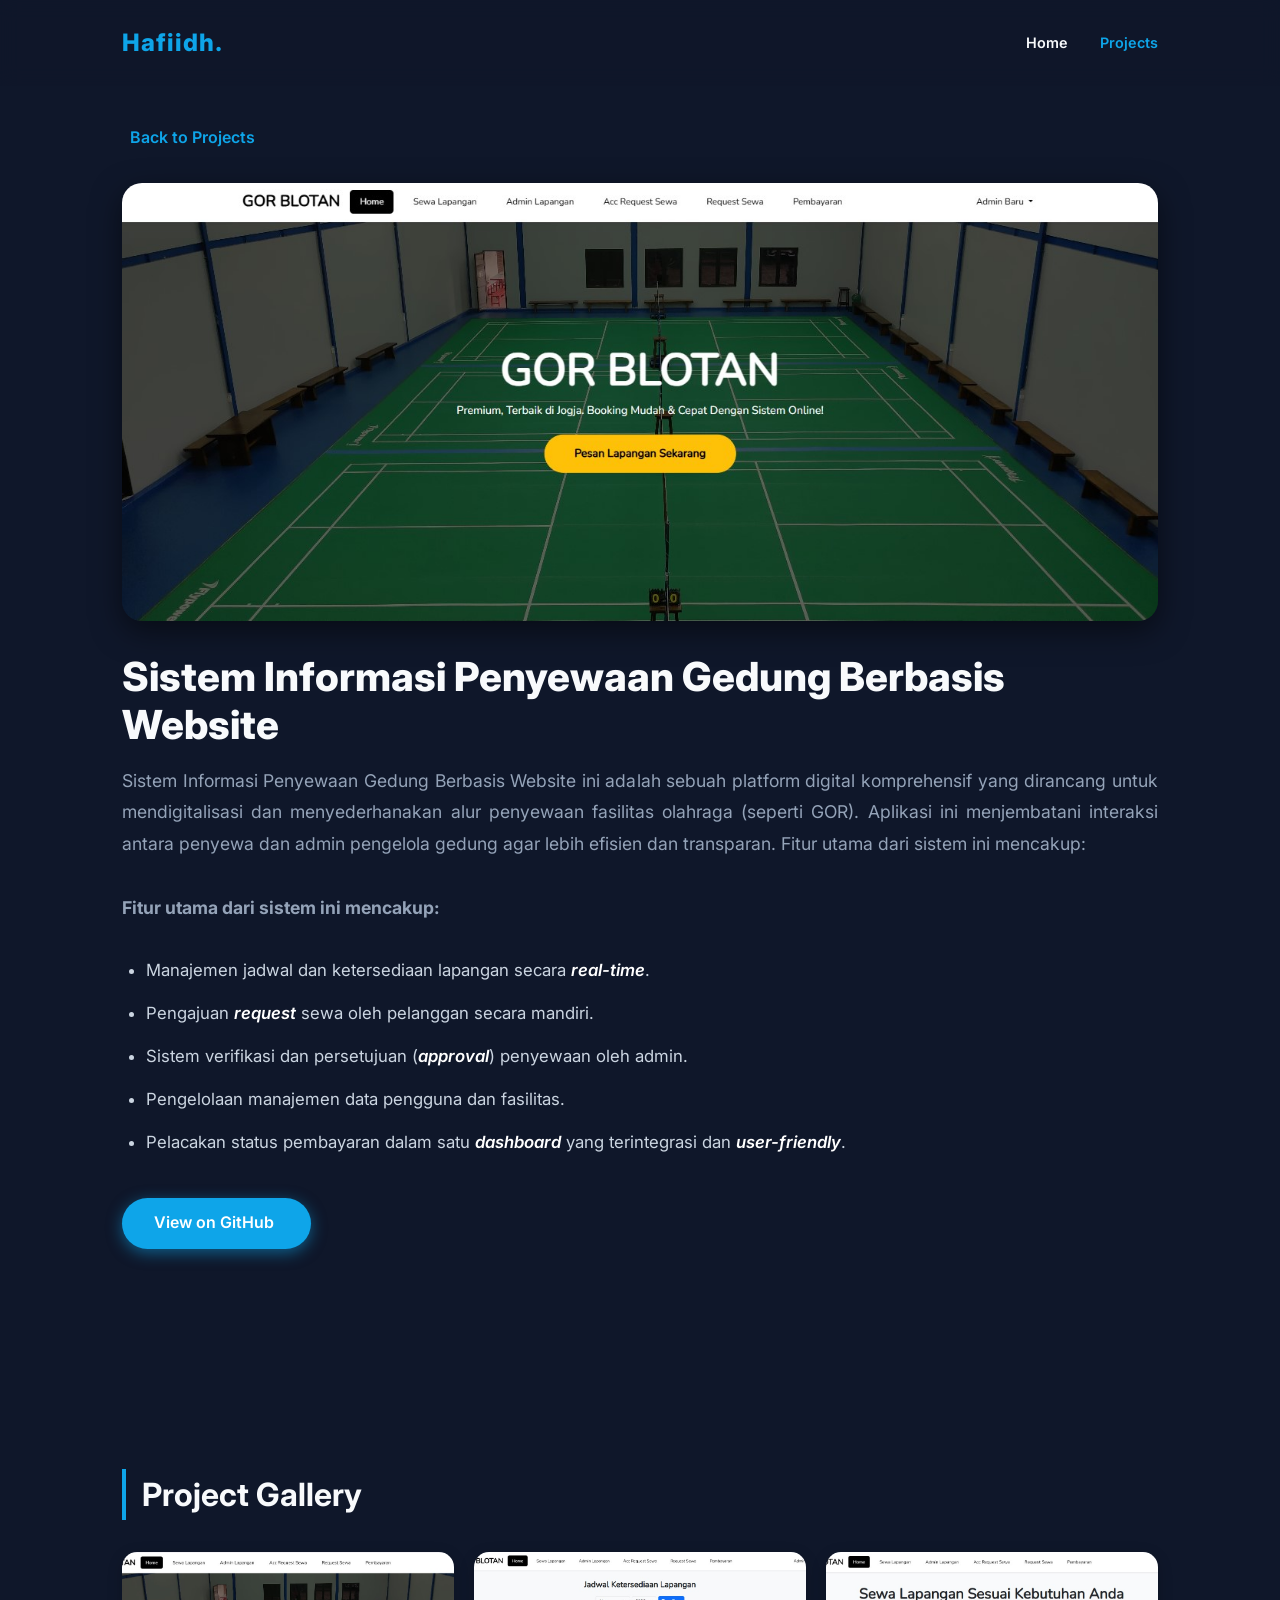
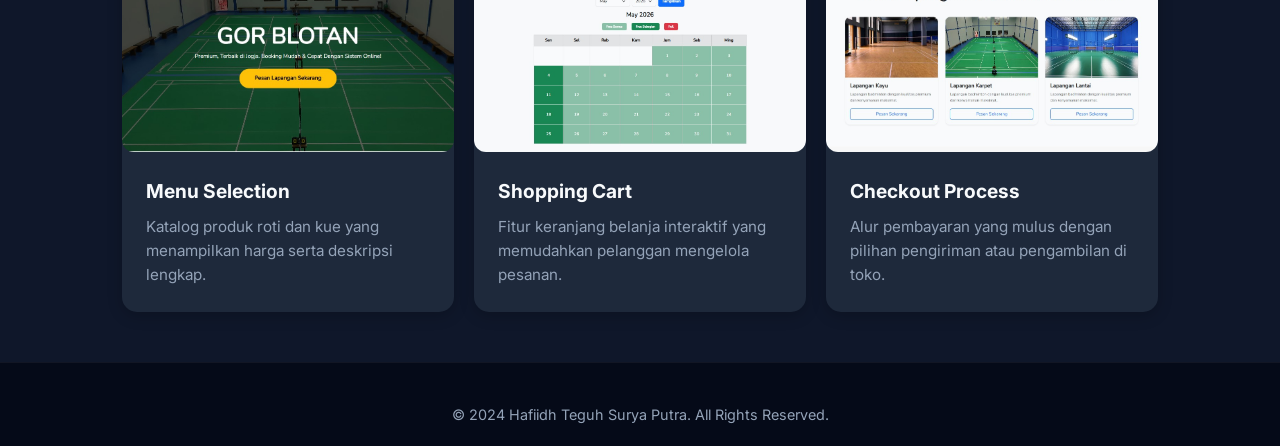
==== project-1.html @ 04d2a228 "update: menambahkan halaman detail proyek, cv baru, galeri gambar, dan memperbarui gaya/desain porto" ====
<!DOCTYPE html>
<html lang="en">
<head>
    <meta charset="UTF-8">
    <meta name="viewport" content="width=device-width, initial-scale=1.0">
    <title>Sistem Informasi Penyewaan Gedung Berbasis Website | Hafiidh Portfolio</title>

    <link rel="preconnect" href="https://fonts.googleapis.com">
    <link rel="preconnect" href="https://fonts.gstatic.com" crossorigin>
    <link href="https://fonts.googleapis.com/css2?family=Inter:wght@300;400;600;800&display=swap" rel="stylesheet">

    <link rel="stylesheet" href="style.css">
    <script src="https://kit.fontawesome.com/a076d05399.js" crossorigin="anonymous"></script>

    <style>
        .project-detail { padding-top: 120px; padding-bottom: 50px; }

        .project-detail-img {
            width: 100%;
            max-height: 600px;
            object-fit: cover;
            border-radius: 20px;
            margin-bottom: 2rem;
            box-shadow: 0 10px 30px rgba(0,0,0,0.5);
            cursor: pointer;
        }

        .project-detail-title {
            font-size: 2.5rem;
            margin-bottom: 1rem;
            color: var(--text-primary);
        }

        .project-detail-desc {
            font-size: 1.1rem;
            color: var(--text-secondary);
            line-height: 1.8;
            margin-bottom: 2rem;
        }

        .back-link {
            display: inline-flex;
            align-items: center;
            gap: 0.5rem;
            color: var(--accent-color);
            font-weight: 600;
            margin-bottom: 2rem;
            transition: var(--transition);
        }

        .back-link:hover {
            color: var(--accent-hover);
            transform: translateX(-5px);
        }

        /* GALLERY */
        .project-gallery {
            margin-top: 50px;
        }

        .gallery-grid {
            display: grid;
            grid-template-columns: repeat(auto-fit, minmax(250px, 1fr));
            gap: 20px;
        }

        .gallery-item img {
            width: 100%;
            border-radius: 12px;
            cursor: pointer;
            transition: 0.3s;
        }

        .gallery-item img:hover {
            transform: scale(1.03);
        }

        /* LIGHTBOX */
        .lightbox {
            display: none;
            position: fixed;
            top: 0;
            left: 0;
            width: 100%;
            height: 100%;
            background: rgba(0,0,0,0.9);
            justify-content: center;
            align-items: center;
            z-index: 9999;
        }

        .lightbox img {
            max-width: 90%;
            max-height: 90%;
            border-radius: 10px;
        }
    </style>
</head>

<body>

<header class="header">
    <nav class="nav container">
        <a href="index.html" class="nav-logo">Hafiidh.</a>
        <ul class="nav-menu">
            <li><a href="index.html#home" class="nav-link">Home</a></li>
            <li><a href="index.html#projects" class="nav-link active">Projects</a></li>
        </ul>
    </nav>
</header>

<main>

    <section class="project-detail container">

        <a href="index.html#projects" class="back-link">
            <i class="fas fa-arrow-left"></i> Back to Projects
        </a>

        <!-- MAIN IMAGE -->
        <img src="assets/images/1.jpg"
             alt="Web-Based Hall Rental Information System"
             class="project-detail-img"
             onclick="openImage(this.src)">

        <h1 class="project-detail-title">
            Sistem Informasi Penyewaan Gedung Berbasis Website
        </h1>

        <p class="project-detail-desc">
    Sistem Informasi Penyewaan Gedung Berbasis Website ini adalah sebuah platform 
    digital komprehensif yang dirancang untuk mendigitalisasi dan menyederhanakan 
    alur penyewaan fasilitas olahraga (seperti GOR). Aplikasi ini menjembatani 
    interaksi antara penyewa dan admin pengelola gedung agar lebih efisien dan transparan. 
    Fitur utama dari sistem ini mencakup:
</p>

<h3 class="project-detail-desc">
    Fitur utama dari sistem ini mencakup:
</h3>

<ul class="project-features">
    <li>Manajemen jadwal dan ketersediaan lapangan secara <em>real-time</em>.</li>
    <li>Pengajuan <em>request</em> sewa oleh pelanggan secara mandiri.</li>
    <li>Sistem verifikasi dan persetujuan (<em>approval</em>) penyewaan oleh admin.</li>
    <li>Pengelolaan manajemen data pengguna dan fasilitas.</li>
    <li>Pelacakan status pembayaran dalam satu <em>dashboard</em> yang terintegrasi dan <em>user-friendly</em>.</li>
</ul>
        <a href="https://github.com/teguh014/SewaLapangan.git"
           target="_blank"
           class="btn btn-primary">
            View on GitHub <i class="fab fa-github" style="margin-left:5px;"></i>
        </a>

    </section>

    <!-- GALLERY -->
<section class="project-detail container">
            <div class="project-gallery">
            <h2 class="gallery-title">Project Gallery</h2>
            <div class="gallery-grid">
                
                <div class="gallery-item">
                    <div class="gallery-img-wrapper">
                        <img src="assets/images/BLT1.jpg" alt="Menu Selection">
                    </div>
                    <div class="gallery-info">
                        <h3>Menu Selection</h3>
                        <p>Katalog produk roti dan kue yang menampilkan harga serta deskripsi lengkap.</p>
                    </div>
                </div>

                <div class="gallery-item">
                    <div class="gallery-img-wrapper">
                        <img src="assets/images/BLT2.jpg" alt="Shopping Cart">
                    </div>
                    <div class="gallery-info">
                        <h3>Shopping Cart</h3>
                        <p>Fitur keranjang belanja interaktif yang memudahkan pelanggan mengelola pesanan.</p>
                    </div>
                </div>

                <div class="gallery-item">
                    <div class="gallery-img-wrapper">
                        <img src="assets/images/BLT3.jpg" alt="Checkout Process">
                    </div>
                    <div class="gallery-info">
                        <h3>Checkout Process</h3>
                        <p>Alur pembayaran yang mulus dengan pilihan pengiriman atau pengambilan di toko.</p>
                    </div>
                </div>
            </div>
            </div>
        </section>

</main>

<!-- LIGHTBOX -->
<div id="lightbox" class="lightbox" onclick="closeImage()">
    <img id="lightbox-img" src="" alt="Preview">
</div>

<footer class="footer">
    <div class="container">
        <div class="footer-copyright">
            &copy; 2024 Hafiidh Teguh Surya Putra. All Rights Reserved.
        </div>
    </div>
</footer>

<script>
    function openImage(src) {
        document.getElementById("lightbox-img").src = src;
        document.getElementById("lightbox").style.display = "flex";
    }

    function closeImage() {
        document.getElementById("lightbox").style.display = "none";
    }
</script>

</body>
</html>
---- style.css ----
/* --- CSS Variables --- */
:root {
    --bg-dark: #0f172a;
    --bg-darker: #020617;
    --bg-card: #1e293b;
    --text-primary: #f8fafc;
    --text-secondary: #94a3b8;
    --accent-color: #0ea5e9;
    --accent-hover: #0284c7;
    --accent-glow: rgba(14, 165, 233, 0.5);

    --font-main: 'Inter', sans-serif;

    --transition: all 0.3s ease;
    --container-width: 1100px;
}

/* --- Base Styles --- */
* {
    margin: 0;
    padding: 0;
    box-sizing: border-box;
}

html {
    scroll-behavior: smooth;
}

body {
    font-family: var(--font-main);
    background-color: var(--bg-dark);
    color: var(--text-primary);
    line-height: 1.6;
    overflow-x: hidden;
}

ul {
    list-style: none;
}

a {
    text-decoration: none;
    color: inherit;
    transition: var(--transition);
}

img {
    max-width: 100%;
    height: auto;
    display: block;
}

.container {
    max-width: var(--container-width);
    margin: 0 auto;
    padding: 0 2rem;
}

.section {
    padding: 5rem 0;
}

.section-title {
    font-size: 2.5rem;
    font-weight: 800;
    text-align: center;
    margin-bottom: 3rem;
    position: relative;
}

.section-title::after {
    content: '';
    position: absolute;
    bottom: -10px;
    left: 50%;
    transform: translateX(-50%);
    width: 60px;
    height: 4px;
    background-color: var(--accent-color);
    border-radius: 2px;
}

/* --- Buttons --- */
.btn {
    display: inline-block;
    padding: 0.8rem 2rem;
    border-radius: 30px;
    font-weight: 600;
    cursor: pointer;
    transition: var(--transition);
    border: none;
    outline: none;
    text-align: center;
}

.btn-primary {
    background-color: var(--accent-color);
    color: #fff;
    box-shadow: 0 4px 15px var(--accent-glow);
}

.btn-primary:hover {
    background-color: var(--accent-hover);
    transform: translateY(-2px);
    box-shadow: 0 6px 20px var(--accent-glow);
}

.btn-outline {
    background-color: transparent;
    border: 2px solid var(--accent-color);
    color: var(--accent-color);
}

.btn-outline:hover {
    background-color: var(--accent-color);
    color: #fff;
}

.btn-block {
    display: block;
    width: 100%;
}

/* --- Header & Navigation --- */
.header {
    position: fixed;
    top: 0;
    left: 0;
    width: 100%;
    background-color: rgba(15, 23, 42, 0.8);
    backdrop-filter: blur(10px);
    -webkit-backdrop-filter: blur(10px);
    z-index: 1000;
    padding: 1.5rem 0;
    transition: var(--transition);
}

.header.scrolled {
    padding: 1rem 0;
    box-shadow: 0 2px 10px rgba(0, 0, 0, 0.3);
}

.nav {
    display: flex;
    justify-content: space-between;
    align-items: center;
}

.nav-logo {
    font-size: 1.5rem;
    font-weight: 800;
    color: var(--accent-color);
    letter-spacing: 1px;
}

.nav-menu {
    display: flex;
    gap: 2rem;
    align-items: center;
}

.nav-link {
    font-weight: 600;
    font-size: 0.9rem;
    position: relative;
}

.nav-link:hover,
.nav-link.active {
    color: var(--accent-color);
}

.btn-contact {
    padding: 0.5rem 1.5rem;
    border: 2px solid var(--accent-color);
    border-radius: 20px;
    color: var(--accent-color);
}

.btn-contact:hover {
    background-color: var(--accent-color);
    color: #fff;
}

/* --- Hero Section --- */
.hero {
    min-height: 100vh;
    display: flex;
    align-items: center;
    padding-top: 5rem;
}

.hero-container {
    display: grid;
    grid-template-columns: 1fr 1fr;
    gap: 2rem;
    align-items: center;
}

.hero-subtitle {
    color: var(--accent-color);
    font-weight: 600;
    font-size: 1.2rem;
    letter-spacing: 2px;
    text-transform: uppercase;
    display: block;
    margin-bottom: 0.5rem;
}

.hero-title {
    font-size: 3.5rem;
    font-weight: 800;
    line-height: 1.2;
    margin-bottom: 1.5rem;
}

.hero-title .highlight {
    color: transparent;
    -webkit-text-stroke: 1px var(--accent-color);
    background: linear-gradient(90deg, var(--accent-color), #38bdf8);
    -webkit-background-clip: text;
    background-clip: text;
}

.hero-description {
    color: var(--text-secondary);
    font-size: 1.1rem;
    margin-bottom: 2.5rem;
    max-width: 450px;
}

.hero-cta {
    display: flex;
    align-items: center;
    gap: 1.5rem;
    flex-wrap: wrap;
}

.social-links {
    display: flex;
    gap: 1rem;
}

.social-links a {
    display: flex;
    align-items: center;
    justify-content: center;
    width: 40px;
    height: 40px;
    border-radius: 50%;
    background-color: var(--bg-card);
    color: var(--text-primary);
    font-size: 1.2rem;
}

.social-links a:hover {
    background-color: var(--accent-color);
    color: #fff;
    transform: translateY(-3px);
}

.hero-image {
    display: flex;
    justify-content: center;
}

.blob-shape {
    width: 400px;
    height: 400px;
    background: linear-gradient(135deg, var(--accent-color), #818cf8);
    border-radius: 40% 60% 70% 30% / 40% 50% 60% 50%;
    overflow: hidden;
    animation: morph 8s ease-in-out infinite;
    display: flex;
    align-items: center;
    justify-content: center;
    box-shadow: 0 0 30px var(--accent-glow);
}

.blob-shape img {
    width: 100%;
    height: 100%;
    object-fit: cover;
    mix-blend-mode: overlay;
    opacity: 0.8;
}

@keyframes morph {

    0%,
    100% {
        border-radius: 40% 60% 70% 30% / 40% 50% 60% 50%;
    }

    34% {
        border-radius: 70% 30% 50% 50% / 30% 30% 70% 70%;
    }

    67% {
        border-radius: 100% 60% 60% 100% / 100% 100% 60% 60%;
    }
}

/* --- About Section --- */
.about {
    background-color: var(--bg-darker);
}

.about-content {
    display: grid;
    grid-template-columns: 3fr 2fr;
    gap: 4rem;
    align-items: center;
}

.about-text p {
    text-align: justify;
    text-justify: inter-word;
    text-align-last: justify; /* Memaksa baris terakhir ikut rata penuh */
    line-height: 1.8;
    color: var(--text-secondary);
    margin-bottom: 1.5rem;
    font-size: 1.1rem;
}
.about-image {
    display: flex;
    justify-content: center;
    position: relative;
}

.about-img {
    width: 100%;
    max-width: 350px;
    border-radius: 20px;
    box-shadow: 0 10px 30px rgba(0, 0, 0, 0.5);
    border: 3px solid rgba(14, 165, 233, 0.2);
    transition: var(--transition);
}

.about-img:hover {
    transform: translateY(-5px);
    box-shadow: 0 15px 40px rgba(14, 165, 233, 0.3);
    border-color: var(--accent-color);
}

.about-stats {
    display: flex;
    gap: 2rem;
}

.stat-box {
    background-color: var(--bg-card);
    padding: 2rem;
    border-radius: 15px;
    text-align: center;
    flex: 1;
    border-bottom: 3px solid var(--accent-color);
    transition: var(--transition);
}

.stat-box:hover {
    transform: translateY(-5px);
}

.stat-number {
    font-size: 2.5rem;
    font-weight: 800;
    color: var(--accent-color);
    margin-bottom: 0.5rem;
}

.stat-text {
    color: var(--text-secondary);
    font-weight: 600;
    text-transform: uppercase;
    font-size: 0.85rem;
    letter-spacing: 1px;
}

/* --- Skills Section --- */
.skills-grid {
    display: grid;
    grid-template-columns: repeat(auto-fit, minmax(300px, 1fr));
    gap: 2rem;
}

.skill-category {
    background-color: var(--bg-card);
    padding: 2rem;
    border-radius: 15px;
}

.skill-category-title {
    font-size: 1.5rem;
    margin-bottom: 1.5rem;
    color: var(--text-primary);
    border-left: 4px solid var(--accent-color);
    padding-left: 1rem;
}

.skill-items {
    display: flex;
    flex-wrap: wrap;
    gap: 1rem;
}

.skill-tag {
    background-color: rgba(14, 165, 233, 0.1);
    color: var(--accent-color);
    padding: 0.5rem 1rem;
    border-radius: 20px;
    font-size: 0.9rem;
    font-weight: 600;
    border: 1px solid rgba(14, 165, 233, 0.2);
}

/* --- Projects Section --- */
.projects {
    background-color: var(--bg-darker);
}

.projects-grid {
    display: grid;
    grid-template-columns: repeat(auto-fit, minmax(320px, 1fr));
    gap: 2rem;
}

.project-card {
    background-color: var(--bg-card);
    border-radius: 15px;
    overflow: hidden;
    transition: var(--transition);
}

.project-card:hover {
    transform: translateY(-10px);
    box-shadow: 0 10px 30px rgba(0, 0, 0, 0.5);
}

.project-img-wrapper {
    position: relative;
    height: 200px;
    overflow: hidden;
}

.project-img {
    width: 100%;
    height: 100%;
    object-fit: cover;
    transition: transform 0.5s ease;
}

.project-card:hover .project-img {
    transform: scale(1.1);
}

.project-overlay {
    position: absolute;
    top: 0;
    left: 0;
    width: 100%;
    height: 100%;
    background-color: rgba(15, 23, 42, 0.8);
    display: flex;
    justify-content: center;
    align-items: center;
    gap: 1rem;
    opacity: 0;
    transition: var(--transition);
}

.project-card:hover .project-overlay {
    opacity: 1;
}

.project-info {
    padding: 1.5rem;
}

.project-title {
    font-size: 1.25rem;
    margin-bottom: 0.5rem;
}

.project-description {
    color: var(--text-secondary);
    font-size: 0.95rem;
    margin-bottom: 1rem;
}

.project-tech {
    display: flex;
    gap: 0.5rem;
    flex-wrap: wrap;
}

.project-tech span {
    font-size: 0.8rem;
    color: var(--text-primary);
    background-color: var(--bg-dark);
    padding: 0.2rem 0.6rem;
    border-radius: 4px;
}

/* --- Contact Section --- */
.contact-container {
    display: grid;
    grid-template-columns: 1fr 1.5fr;
    gap: 4rem;
    background-color: var(--bg-card);
    padding: 3rem;
    border-radius: 20px;
}

.contact-text {
    color: var(--text-secondary);
    margin-bottom: 2rem;
    font-size: 1.1rem;
}

.contact-details {
    display: flex;
    flex-direction: column;
    gap: 1.5rem;
}

.contact-item {
    display: flex;
    align-items: center;
    gap: 1rem;
}

.contact-item i {
    font-size: 1.5rem;
    color: var(--accent-color);
    background-color: rgba(14, 165, 233, 0.1);
    padding: 1rem;
    border-radius: 50%;
}

.contact-form {
    display: flex;
    flex-direction: column;
    gap: 1.5rem;
}

.form-group {
    position: relative;
}

.form-control {
    width: 100%;
    padding: 1rem;
    background-color: var(--bg-dark);
    border: 1px solid rgba(255, 255, 255, 0.1);
    border-radius: 8px;
    color: var(--text-primary);
    font-family: var(--font-main);
    font-size: 1rem;
    transition: var(--transition);
}

.form-control:focus {
    outline: none;
    border-color: var(--accent-color);
    box-shadow: 0 0 0 2px rgba(14, 165, 233, 0.2);
}

textarea.form-control {
    resize: vertical;
}

/* --- Footer --- */
.footer {
    background-color: var(--bg-darker);
    padding: 3rem 0;
    border-top: 1px solid rgba(255, 255, 255, 0.05);
}

.footer-content {
    display: flex;
    justify-content: space-between;
    align-items: center;
    margin-bottom: 2rem;
}

.footer-logo {
    font-size: 1.5rem;
    font-weight: 800;
    color: var(--accent-color);
}

.footer-socials {
    display: flex;
    gap: 1rem;
}

.footer-socials a {
    color: var(--text-secondary);
    font-size: 1.2rem;
}

.footer-socials a:hover {
    color: var(--accent-color);
}

.footer-copyright {
    text-align: center;
    color: var(--text-secondary);
    font-size: 0.9rem;
}

/* --- Modal Styles --- */
.modal {
    display: none;
    position: fixed;
    z-index: 2000;
    left: 0;
    top: 0;
    width: 100%;
    height: 100%;
    overflow: auto;
    background-color: rgba(2, 6, 23, 0.9);
    backdrop-filter: blur(5px);
    opacity: 0;
    transition: opacity 0.3s ease;
}

.modal.show {
    display: flex;
    justify-content: center;
    align-items: center;
    opacity: 1;
}

.modal-content {
    background-color: var(--bg-card);
    margin: auto;
    padding: 2rem;
    border: 1px solid rgba(255, 255, 255, 0.1);
    width: 90%;
    max-width: 800px;
    border-radius: 20px;
    position: relative;
    transform: translateY(-50px);
    transition: transform 0.3s ease;
    box-shadow: 0 25px 50px -12px rgba(0, 0, 0, 0.5);
}

.modal.show .modal-content {
    transform: translateY(0);
}

.close-modal {
    color: var(--text-secondary);
    position: absolute;
    top: 1rem;
    right: 1.5rem;
    font-size: 2rem;
    font-weight: bold;
    cursor: pointer;
    transition: var(--transition);
}

.close-modal:hover,
.close-modal:focus {
    color: var(--accent-color);
    text-decoration: none;
}

.modal-body {
    display: flex;
    flex-direction: column;
    gap: 2rem;
    margin-top: 1rem;
}

.modal-img {
    width: 100%;
    max-height: 400px;
    object-fit: cover;
    border-radius: 10px;
}

.modal-info {
    display: flex;
    flex-direction: column;
    gap: 1rem;
}

.modal-info h2 {
    font-size: 1.8rem;
    color: var(--text-primary);
}

.modal-info p {
    color: var(--text-secondary);
    font-size: 1.05rem;
    line-height: 1.6;
}

@media screen and (min-width: 768px) {
    .modal-body {
        flex-direction: row;
        align-items: flex-start;
    }

    .modal-img {
        width: 50%;
    }

    .modal-info {
        width: 50%;
    }
}

/* --- Project Gallery --- */
.project-gallery {
    margin-top: 4rem;
}

.gallery-title {
    font-size: 2rem;
    margin-bottom: 2rem;
    color: var(--text-primary);
    border-left: 4px solid var(--accent-color);
    padding-left: 1rem;
}

.gallery-grid {
    display: grid;
    grid-template-columns: repeat(auto-fit, minmax(300px, 1fr));
    gap: 2rem;
}

.gallery-item {
    background-color: var(--bg-card);
    border-radius: 15px;
    overflow: hidden;
    box-shadow: 0 4px 15px rgba(0,0,0,0.2);
    transition: var(--transition);
}

.gallery-item:hover {
    transform: translateY(-5px);
    box-shadow: 0 10px 25px rgba(0,0,0,0.4);
}

.gallery-img-wrapper {
    height: 200px;
    overflow: hidden;
}

.gallery-img-wrapper img {
    width: 100%;
    height: 100%;
    object-fit: cover;
    transition: transform 0.5s ease;
}

.gallery-item:hover .gallery-img-wrapper img {
    transform: scale(1.05);
}

.gallery-info {
    padding: 1.5rem;
}

.gallery-info h3 {
    font-size: 1.2rem;
    margin-bottom: 0.5rem;
    color: var(--text-primary);
}

.gallery-info p {
    color: var(--text-secondary);
    font-size: 0.95rem;
}

/* --- Responsive Design --- */
@media screen and (max-width: 992px) {

    .hero-container,
    .about-content,
    .contact-container {
        grid-template-columns: 1fr;
    }

    .hero-image {
        grid-row: 1;
        margin-bottom: 2rem;
    }

    .blob-shape {
        width: 300px;
        height: 300px;
    }

    .hero-title {
        font-size: 3rem;
    }
}

@media screen and (max-width: 768px) {
    .nav-menu {
        display: none;
        /* In a real app, implement a hamburger menu */
    }

    .hero-title {
        font-size: 2.5rem;
    }

    .section {
        padding: 4rem 0;
    }

    .contact-container {
        padding: 2rem;
    }
}
/* Styling Khusus Ikon Medsos di Footer */
.footer-socials {
    display: flex;
    gap: 20px;
    margin-top: 20px;
}

.footer-socials a {
    color: #ffffff; /* Warna putih awal */
    font-size: 1.5rem;
    transition: all 0.3s ease;
}

.footer-socials a:hover {
    color: #00a8ff; /* Warna biru saat hover (sesuaikan dengan logo kamu) */
    transform: translateY(-3px); /* Efek sedikit melompat ke atas */
}

/* Pastikan footer background tetap gelap seperti di gambar */
.footer {
    background-color: #050a18; /* Biru sangat gelap sesuai gambar */
    padding: 40px 0 20px;
    color: white;
}

.footer-logo {
    color: #00a8ff;
    font-weight: 800;
    text-decoration: none;
    font-size: 1.5rem;
}

.footer-text {
    margin: 15px 0;
    opacity: 0.9;
}

.footer-bottom {
    margin-top: 30px;
    border-top: 1px solid rgba(255, 255, 255, 0.1);
    padding-top: 20px;
    font-size: 0.9rem;
}

/* Container gambar */
.project-img-wrapper {
    position: relative;
    width: 100%;
    /* Menggunakan aspect-ratio agar ukuran seragam (misal: 16:9 untuk bentuk lanskap) */
    aspect-ratio: 16 / 9; 
    /* Jika Anda lebih suka menetapkan tinggi tetap (misalnya 220px), hapus baris di atas dan gunakan: height: 220px; */
    overflow: hidden;
    background-color: #f8fafc; /* Warna latar belakang sementara gambar dimuat */
}

/* Pengaturan gambar di dalamnya */
.project-img-wrapper img {
    width: 100%;
    height: 100%;
    /* object-fit: cover adalah kunci agar gambar dipotong (crop) pas dengan kotak tanpa merusak rasio (distorsi) */
    object-fit: cover; 
    /* Memastikan gambar selalu berpusat di tengah saat di-crop */
    object-position: center; 
    transition: transform 0.5s ease;
}

/* Efek zoom saat hover (opsional, sudah ada sebelumnya) */
.project-card:hover .project-img-wrapper img {
    transform: scale(1.05);
}
/* Styling Utama Footer */
.portfolio-footer {
    background-color: #1e293b; /* Warna latar belakang gelap (opsional, bisa diubah) */
    padding: 3rem 0 1.5rem;
    margin-top: 5rem;
}

.portfolio-footer .container {
    display: flex;
    flex-direction: column;
    align-items: center; /* Memusatkan semua konten */
    max-width: 1200px;
    margin: 0 auto;
    padding: 0 2rem;
}

/* Ikon Media Sosial */
.footer-socials {
    display: flex;
    gap: 1.5rem; /* Jarak antar ikon */
    margin-bottom: 2rem;
}

.social-icon {
    display: inline-flex;
    justify-content: center;
    align-items: center;
    width: 50px;
    height: 50px;
    background-color: #334155;
    color: #ffffff;
    border-radius: 50%;
    text-decoration: none;
    font-size: 1.5rem;
    transition: all 0.3s ease;
}

/* Efek Hover pada Ikon */
.social-icon:hover {
    background-color: #2563eb; /* Biru terang saat kursor diarahkan */
    transform: translateY(-5px); /* Efek ikon terangkat */
    box-shadow: 0 5px 15px rgba(37, 99, 235, 0.4);
}

/* Bagian Bawah (Copyright) */
.footer-bottom {
    text-align: center;
    color: #94a3b8;
    font-size: 0.9rem;
    border-top: 1px solid #334155;
    padding-top: 1.5rem;
    width: 100%;
}

.footer-bottom p {
    margin: 0;
}

/* =========================================
   STYLING HALAMAN DETAIL PROYEK (PROJECT 1)
   ========================================= */

/* Jarak area utama detail proyek */
.project-detail {
    padding-top: 120px;
    padding-bottom: 50px;
}

/* Tombol "Back to Projects" */
.back-link {
    display: inline-flex;
    align-items: center;
    gap: 0.5rem;
    color: #2563eb; /* Warna biru aksen */
    font-weight: 600;
    margin-bottom: 2rem;
    text-decoration: none;
    transition: all 0.3s ease;
}

.back-link:hover {
    color: #1d4ed8;
    transform: translateX(-5px);
}

/* Gambar Utama Proyek */
.project-detail-img {
    width: 100%;
    max-height: 500px;
    object-fit: cover;
    border-radius: 20px;
    margin-bottom: 2rem;
    box-shadow: 0 10px 30px rgba(0, 0, 0, 0.15);
    transition: all 0.3s ease;
}

/* Judul Proyek */
.project-detail-title {
    font-size: 2.5rem;
    font-weight: 800;
    color: #1e293b;
    margin-bottom: 1.5rem;
    line-height: 1.2;
}

/* Paragraf Deskripsi */
.project-detail-desc {
    font-size: 1.1rem;
    color: #475569;
    line-height: 1.8;
    margin-bottom: 1.5rem;
    text-align: justify;
}

/* Paragraf Deskripsi untuk Background Gelap */
.project-detail-desc {
    font-size: 1.1rem;
    color: #cbd5e1; /* Berubah menjadi abu-abu terang */
    line-height: 1.8;
    margin-bottom: 1.5rem;
    text-align: justify;
}

/* Daftar Fitur (UL & LI) untuk Background Gelap */
.project-features {
    list-style-type: disc;
    padding-left: 1.5rem;
    margin-bottom: 2.5rem;
    color: #cbd5e1; /* Berubah menjadi abu-abu terang */
    font-size: 1.05rem;
    line-height: 1.8;
}

.project-features li {
    margin-bottom: 0.8rem;
}

/* Mempertegas teks miring di dalam fitur (misal: real-time, user-friendly) */
.project-features li em {
    color: #ffffff; /* Putih terang agar kata kunci lebih menonjol */
    font-weight: 600;
    font-style: italic; 
}

/* Styling untuk teks deskripsi di bagian Hero */
.hero-description {
    text-align: justify;
    text-justify: inter-word; /* Membantu mengatur spasi antar kata agar lebih rapi */
    line-height: 1.8; /* Memberikan jarak antar baris agar tetap nyaman dibaca */
    margin-bottom: 2rem; /* Jarak bawah jika ada tombol setelah teks ini */
}
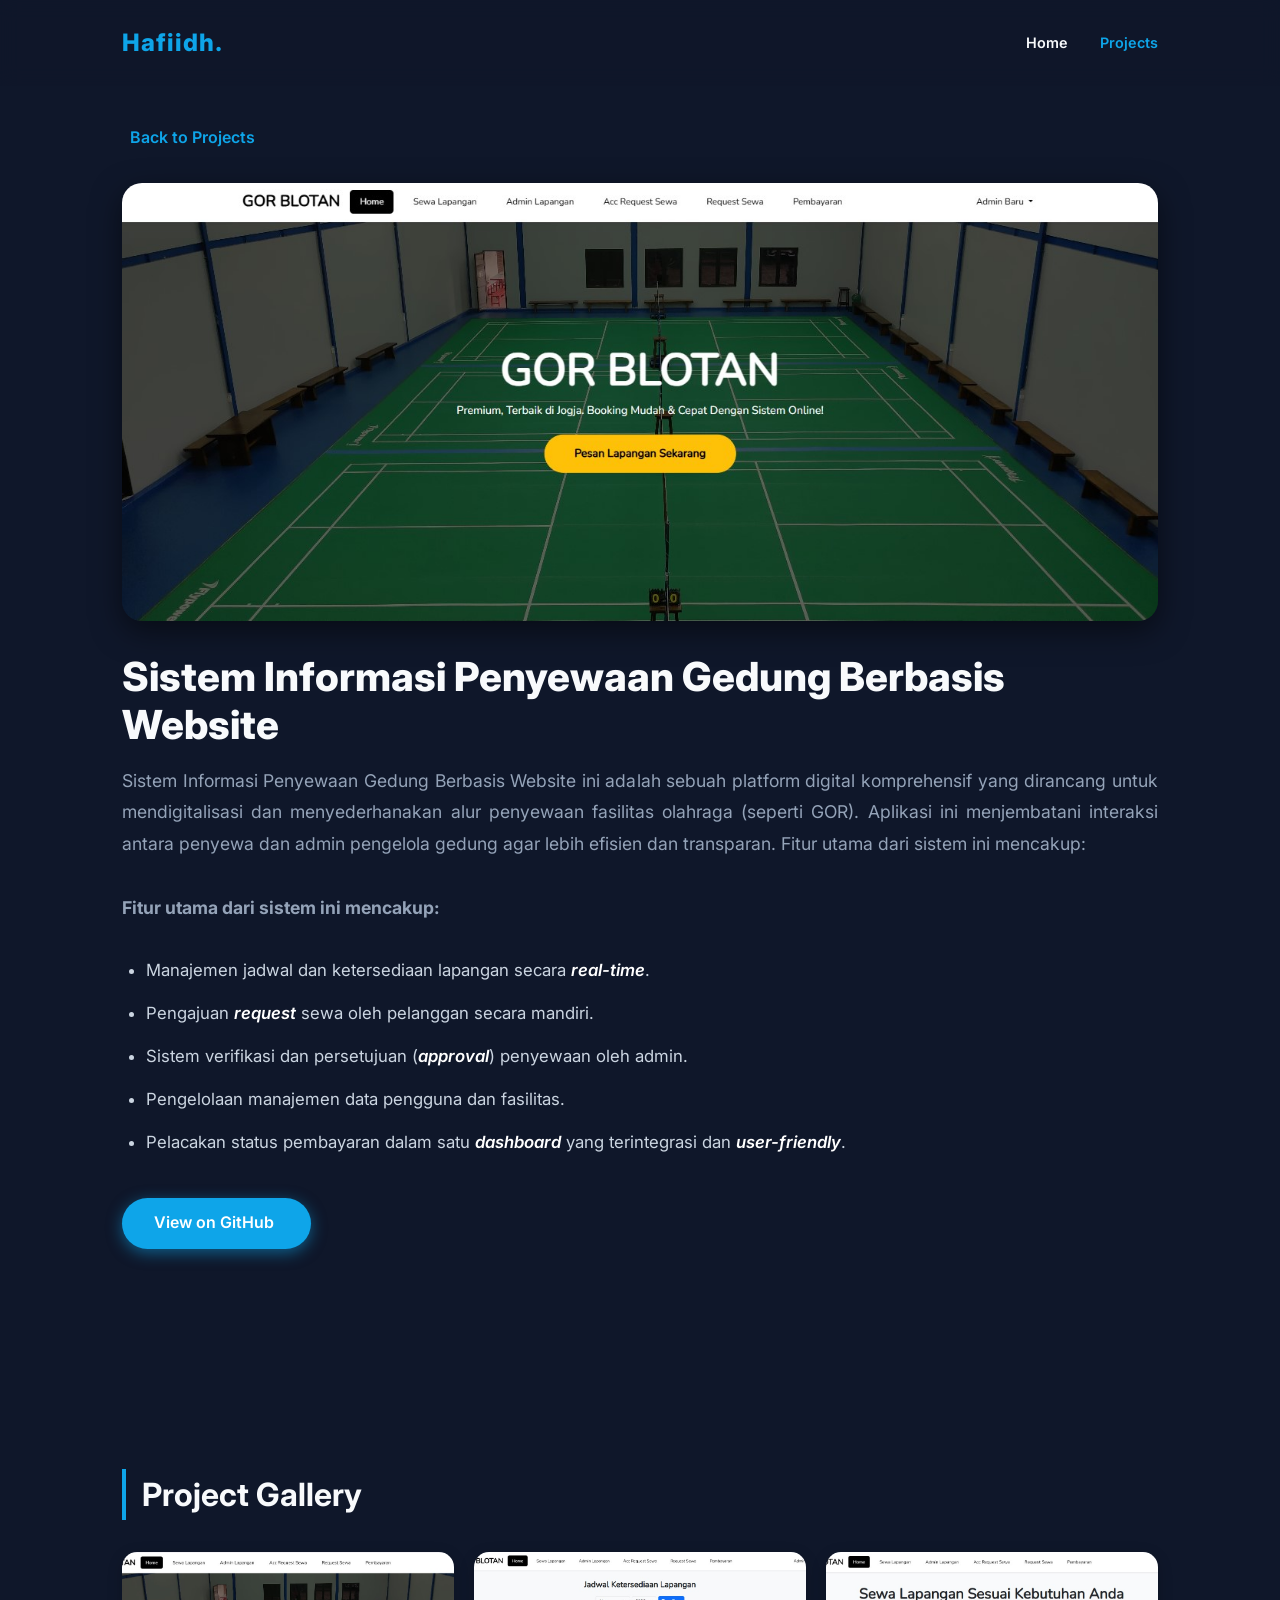
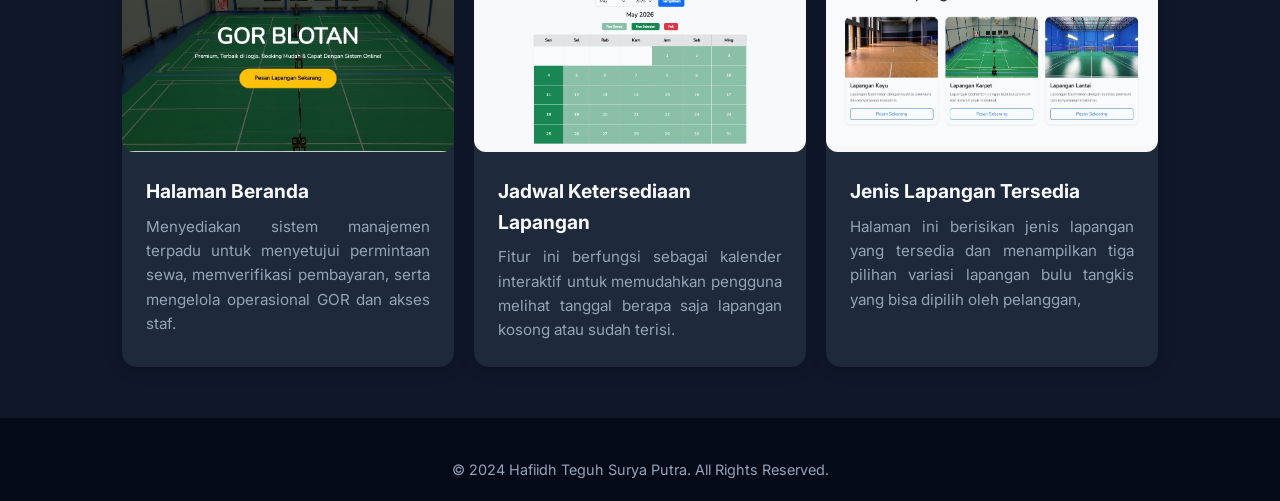
==== commit 95cf9f2d: "Update portfolio project details, gallery information, and styles" ====
--- a/project-1.html
+++ b/project-1.html
@@ -128,29 +128,29 @@
         </h1>
 
         <p class="project-detail-desc">
-    Sistem Informasi Penyewaan Gedung Berbasis Website ini adalah sebuah platform 
-    digital komprehensif yang dirancang untuk mendigitalisasi dan menyederhanakan 
-    alur penyewaan fasilitas olahraga (seperti GOR). Aplikasi ini menjembatani 
-    interaksi antara penyewa dan admin pengelola gedung agar lebih efisien dan transparan. 
-    Fitur utama dari sistem ini mencakup:
-</p>
-
-<h3 class="project-detail-desc">
-    Fitur utama dari sistem ini mencakup:
-</h3>
-
-<ul class="project-features">
-    <li>Manajemen jadwal dan ketersediaan lapangan secara <em>real-time</em>.</li>
-    <li>Pengajuan <em>request</em> sewa oleh pelanggan secara mandiri.</li>
-    <li>Sistem verifikasi dan persetujuan (<em>approval</em>) penyewaan oleh admin.</li>
-    <li>Pengelolaan manajemen data pengguna dan fasilitas.</li>
-    <li>Pelacakan status pembayaran dalam satu <em>dashboard</em> yang terintegrasi dan <em>user-friendly</em>.</li>
-</ul>
-        <a href="https://github.com/teguh014/SewaLapangan.git"
-           target="_blank"
-           class="btn btn-primary">
-            View on GitHub <i class="fab fa-github" style="margin-left:5px;"></i>
-        </a>
+            Sistem Informasi Penyewaan Gedung Berbasis Website ini adalah sebuah platform 
+            digital komprehensif yang dirancang untuk mendigitalisasi dan menyederhanakan 
+            alur penyewaan fasilitas olahraga (seperti GOR). Aplikasi ini menjembatani 
+            interaksi antara penyewa dan admin pengelola gedung agar lebih efisien dan transparan. 
+            Fitur utama dari sistem ini mencakup:
+        </p>
+
+        <h3 class="project-detail-desc">
+            Fitur utama dari sistem ini mencakup:
+        </h3>
+
+        <ul class="project-features">
+            <li>Manajemen jadwal dan ketersediaan lapangan secara <em>real-time</em>.</li>
+            <li>Pengajuan <em>request</em> sewa oleh pelanggan secara mandiri.</li>
+            <li>Sistem verifikasi dan persetujuan (<em>approval</em>) penyewaan oleh admin.</li>
+            <li>Pengelolaan manajemen data pengguna dan fasilitas.</li>
+            <li>Pelacakan status pembayaran dalam satu <em>dashboard</em> yang terintegrasi dan <em>user-friendly</em>.</li>
+        </ul>
+                <a href="https://github.com/teguh014/SewaLapangan.git"
+                target="_blank"
+                class="btn btn-primary">
+                    View on GitHub <i class="fab fa-github" style="margin-left:5px;"></i>
+                </a>
 
     </section>
 
@@ -165,8 +165,11 @@
                         <img src="assets/images/BLT1.jpg" alt="Menu Selection">
                     </div>
                     <div class="gallery-info">
-                        <h3>Menu Selection</h3>
-                        <p>Katalog produk roti dan kue yang menampilkan harga serta deskripsi lengkap.</p>
+                        <h3>Halaman Beranda</h3>
+                        <p>Menyediakan sistem 
+                        manajemen terpadu untuk menyetujui permintaan sewa, 
+                        memverifikasi pembayaran, serta mengelola operasional 
+                        GOR dan akses staf.</p>
                     </div>
                 </div>
 
@@ -175,8 +178,10 @@
                         <img src="assets/images/BLT2.jpg" alt="Shopping Cart">
                     </div>
                     <div class="gallery-info">
-                        <h3>Shopping Cart</h3>
-                        <p>Fitur keranjang belanja interaktif yang memudahkan pelanggan mengelola pesanan.</p>
+                        <h3>Jadwal Ketersediaan Lapangan</h3>
+                        <p>Fitur ini berfungsi sebagai kalender interaktif 
+                        untuk memudahkan pengguna melihat tanggal berapa saja 
+                        lapangan kosong atau sudah terisi.</p>
                     </div>
                 </div>
 
@@ -185,8 +190,9 @@
                         <img src="assets/images/BLT3.jpg" alt="Checkout Process">
                     </div>
                     <div class="gallery-info">
-                        <h3>Checkout Process</h3>
-                        <p>Alur pembayaran yang mulus dengan pilihan pengiriman atau pengambilan di toko.</p>
+                        <h3>Jenis Lapangan Tersedia</h3>
+                        <p>Halaman ini berisikan jenis lapangan yang tersedia dan menampilkan tiga 
+                        pilihan variasi lapangan bulu tangkis yang bisa dipilih oleh pelanggan,</p>
                     </div>
                 </div>
             </div>
--- a/style.css
+++ b/style.css
@@ -1041,3 +1041,10 @@
     margin-bottom: 2rem; /* Jarak bawah jika ada tombol setelah teks ini */
 }
 
+.gallery-info p {
+    text-align: justify;
+}
+
+.project-description {
+    text-align: justify;
+}
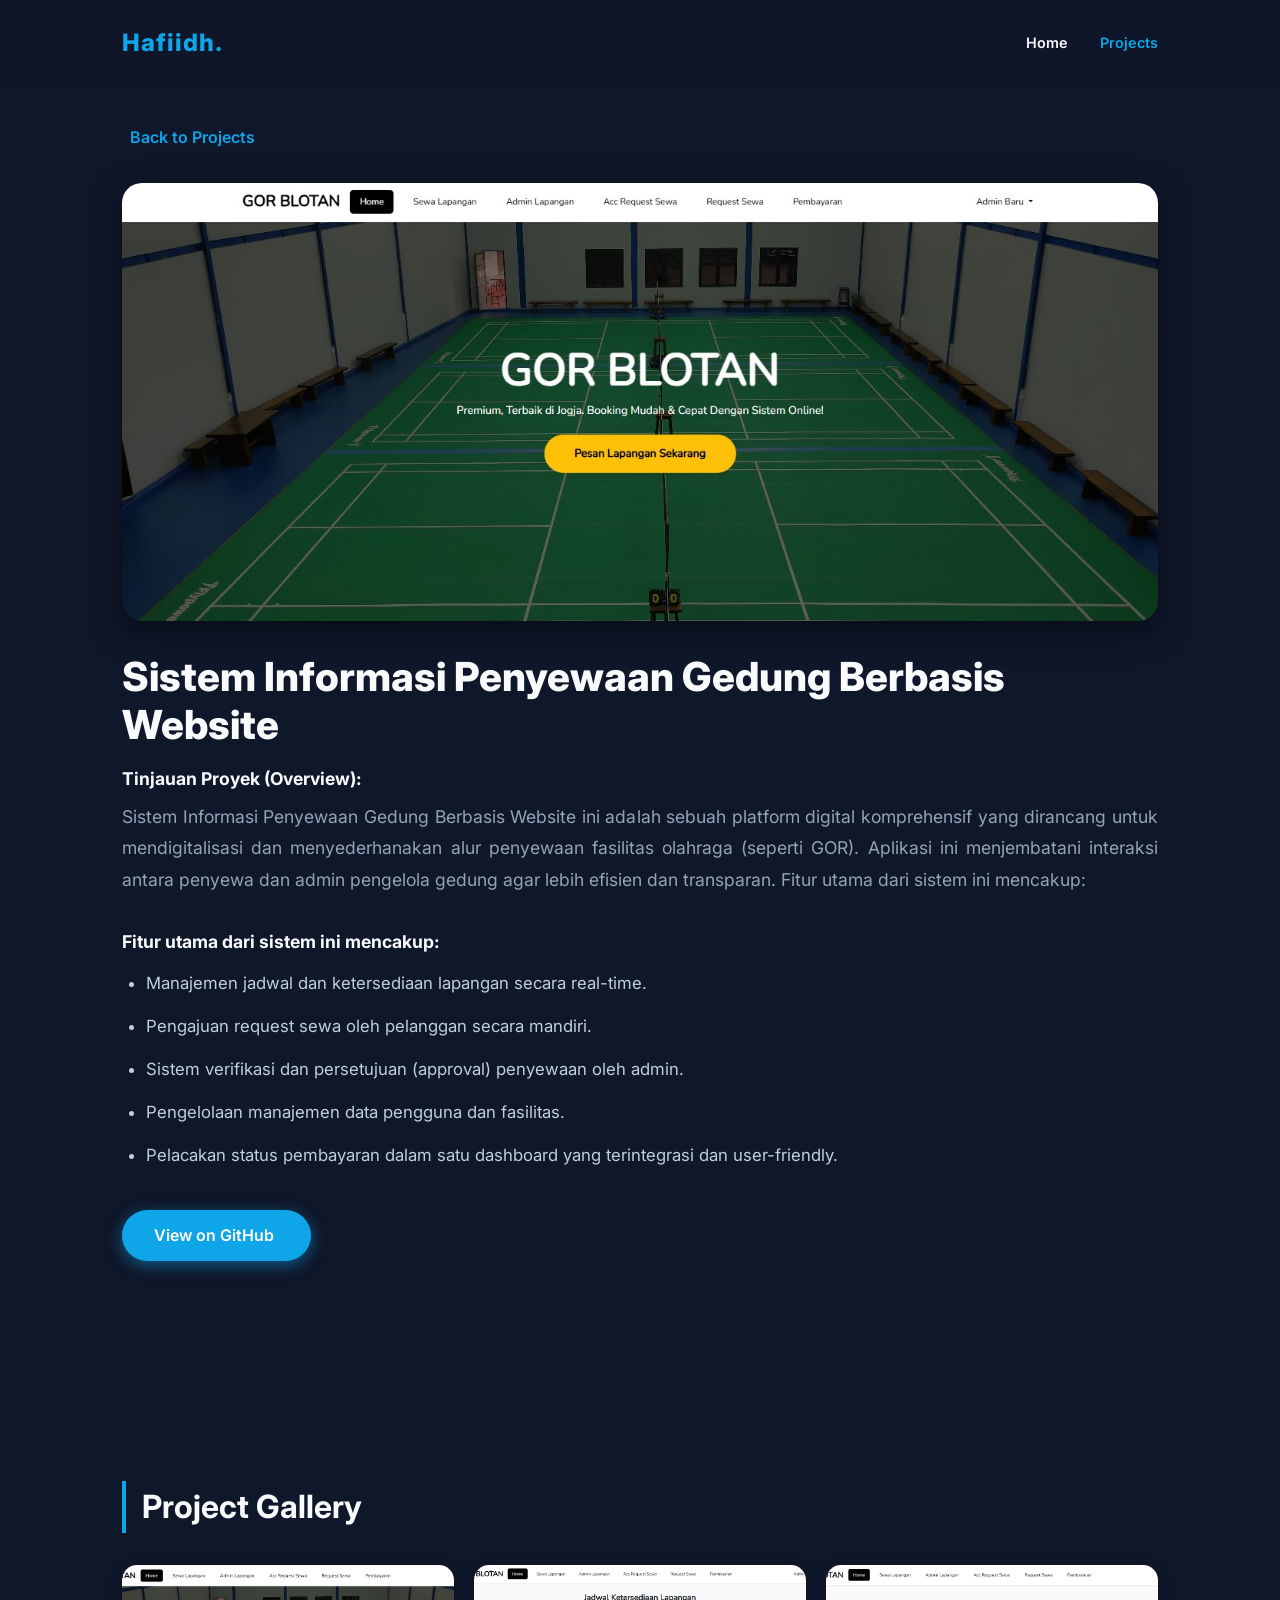
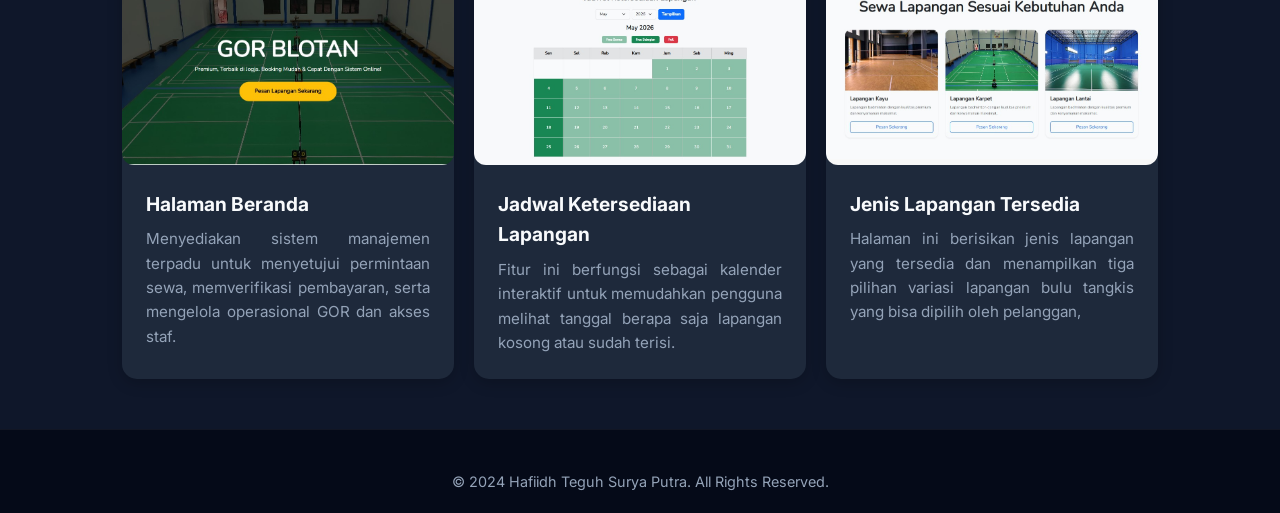
==== commit 0598a9f4: "Update project details, stylings, and add Findloker project gallery/images" ====
--- a/project-1.html
+++ b/project-1.html
@@ -127,6 +127,7 @@
             Sistem Informasi Penyewaan Gedung Berbasis Website
         </h1>
 
+        <h3 style="margin-bottom: 8px; color: inherit; font-size: 1.1em;">Tinjauan Proyek (Overview):</h3>
         <p class="project-detail-desc">
             Sistem Informasi Penyewaan Gedung Berbasis Website ini adalah sebuah platform 
             digital komprehensif yang dirancang untuk mendigitalisasi dan menyederhanakan 
@@ -135,16 +136,13 @@
             Fitur utama dari sistem ini mencakup:
         </p>
 
-        <h3 class="project-detail-desc">
-            Fitur utama dari sistem ini mencakup:
-        </h3>
-
+        <h3 style="margin-bottom: 12px; color: inherit; font-size: 1.1em;">Fitur utama dari sistem ini mencakup:</h3>
         <ul class="project-features">
-            <li>Manajemen jadwal dan ketersediaan lapangan secara <em>real-time</em>.</li>
-            <li>Pengajuan <em>request</em> sewa oleh pelanggan secara mandiri.</li>
-            <li>Sistem verifikasi dan persetujuan (<em>approval</em>) penyewaan oleh admin.</li>
+            <li>Manajemen jadwal dan ketersediaan lapangan secara real-time.</li>
+            <li>Pengajuan request sewa oleh pelanggan secara mandiri.</li>
+            <li>Sistem verifikasi dan persetujuan (approval) penyewaan oleh admin.</li>
             <li>Pengelolaan manajemen data pengguna dan fasilitas.</li>
-            <li>Pelacakan status pembayaran dalam satu <em>dashboard</em> yang terintegrasi dan <em>user-friendly</em>.</li>
+            <li>Pelacakan status pembayaran dalam satu dashboard yang terintegrasi dan user-friendly.</li>
         </ul>
                 <a href="https://github.com/teguh014/SewaLapangan.git"
                 target="_blank"
--- a/style.css
+++ b/style.css
@@ -1006,7 +1006,7 @@
 /* Paragraf Deskripsi untuk Background Gelap */
 .project-detail-desc {
     font-size: 1.1rem;
-    color: #cbd5e1; /* Berubah menjadi abu-abu terang */
+    color: #475569; /* Berubah menjadi abu-abu terang */
     line-height: 1.8;
     margin-bottom: 1.5rem;
     text-align: justify;
@@ -1017,7 +1017,7 @@
     list-style-type: disc;
     padding-left: 1.5rem;
     margin-bottom: 2.5rem;
-    color: #cbd5e1; /* Berubah menjadi abu-abu terang */
+    color: #bfcee0; /* Berubah menjadi abu-abu terang */
     font-size: 1.05rem;
     line-height: 1.8;
 }
